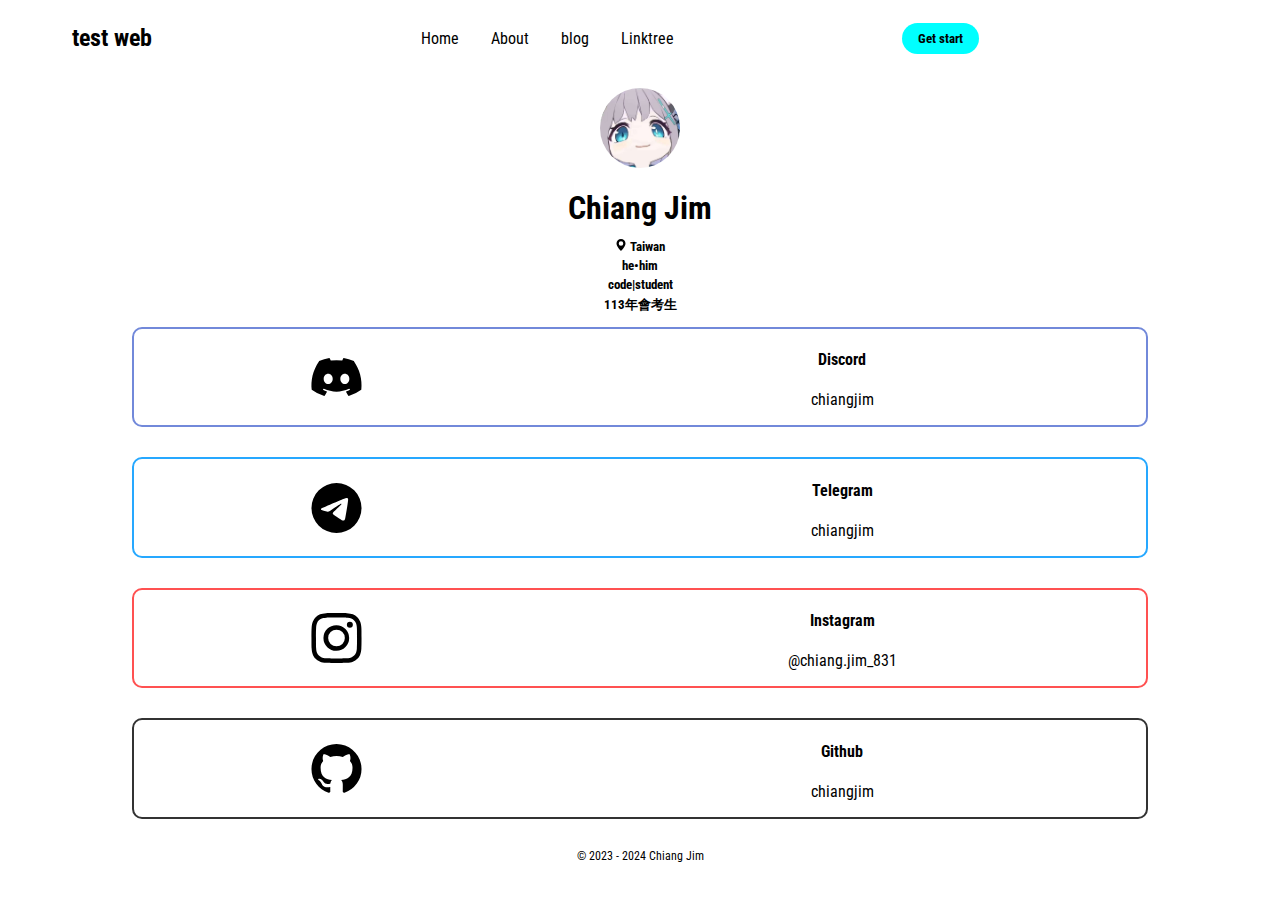
==== linktree.html @ 7ef834ad "Add more screens and navigation bars" ====
<!DOCTYPE html>
<html lang="zh-Hant-TW">
    <head>
        <meta charset="utf-8">
        <meta name="viewport" content="width=device-width, initial-scale=1">
        <meta name="author" content="Chiang Jim">
        <meta name="keywords" content="Chiang Jim, Linktree">
        <meta property="og:title" content="Chiang Jim's Linktree">
        <meta name="og:description" content="Just a Linktree Web">
        <meta property="og:image" content="https://cdn.discordapp.com/avatars/627475236379557888/da6910cf0487740dc48dcf56c5064a41.png?size=2048&quality=lossless">
        <meta property="og:image:width" content="250">
        <meta property="og:image:height" content="250">
        <meta name="theme-color" content="#0080FF">
        <meta property="og:title" content="Chiang Jim's Linktree">
        <meta name="copyright" content="Chiang Jim">
        <link rel="icon" href="./static/img/avatar.jpg" type="image/jpeg">
        <title>Chiang Jim's Linktree</title>
        <link rel="preconnect" href="https://fonts.googleapis.com">
<link rel="preconnect" href="https://fonts.gstatic.com" crossorigin>
<link href="https://fonts.googleapis.com/css2?family=Roboto+Condensed:wght@100&display=swap" rel="stylesheet">
        <link rel="stylesheet" href="./static/style.css">
      <link rel="stylesheet" href="https://cdnjs.cloudflare.com/ajax/libs/font-awesome/6.5.1/css/all.min.css" integrity="sha512-DTOQO9RWCH3ppGqcWaEA1BIZOC6xxalwEsw9c2QQeAIftl+Vegovlnee1c9QX4TctnWMn13TZye+giMm8e2LwA==" crossorigin="anonymous" referrerpolicy="no-referrer" />
    </head>
    <body id="Linktree">
        <div class="nav">
        <div id=avatarandname>
            <img id="avatar" src="./static/img/avatar.jpg" alt="Chiang Jim's avatar">
            <h1>Chiang Jim</h1>
        </div>

        <div id="card">
            <div id="location">
                <img src="./static/img/icon/location.svg"/>
                <span>Taiwan</span>
            </div>
            <div id="pronoun">
                <p>he•him</p>
                </div>
            <div id="identity">
                <p>code|student</p>
            </div>
            <div id="remark">
                <p>113年會考生</p>
            </div>
        </div>

        <a href="https://discord.com/users/627475236379557888" target="_blank">
        <div class="card" id="discord-box">
            <img src="./static/img/icon/discord.svg">
            <div>
                <h4>Discord</h4>
                <p>chiangjim</p>
            </div>
        </div>
        </a>

        <a href="https://t.me/chiangjim" target="_blank">
        <div class="card" id="telegram-box">
            <img src="./static/img/icon/telegram.svg">
            <div>
                <h4>Telegram</h4>
                <p>chiangjim</p>
            </div>
        </div>
        </a>

        <a href="https://www.instagram.com/chiang.jim_831?igsh=Ym45dGF2M2g0aTIx" target="_blank">
        <div class="card" id="instagram-box">
            <img src="./static/img/icon/instagram.svg">
            <div>
                <h4>Instagram</h4>
                <p>@chiang.jim_831</p>
            </div>
        </div>
        </a>

        <a href="https://github.com/chiangjim" target="_blank">
        <div class="card" id="github-box">
            <img src="./static/img/icon/github.svg">
            <div>
                <h4>Github</h4>
                <p>chiangjim</p>
            </div>
        </div>
        </a>

        <footer class="copy">
            未載入JavaScript
        </footer>
        <script src="./static/script.js"></script>

    </body>
</html>
---- static/style.css ----
body {
    font-family: 'Roboto Condensed', sans-serif;
}

html {
  height: 100%;
  width: 100%;
}

nav {
  position: relative;
  padding: 0 2rem;
}

.navbar{
  width:100%;
  height:60px;
  max-width:1200px;
  margin: 0 auto;
  display: flex;
  align-items: center;
  justify-content: space-between;
}

.navbar .logo a {
  font-size: 1.5rem;
  font-weight: bold;
}

.navbar .links {
  display: flex;
  gap: 2rem;
}

.navbar .toggle_btn {
  color: black;
  font-size: 1.5rem;
  cursor: pointer;
  display: none;
}

nav li {
  list-style:none;
}

nav a {
  text-decoration: none;
  color: #000000;
  font-size: 1rem;
}

nav a:hover {
  color: cyan
}

.action_btn{
  background-color: cyan;
  color: #fff;
  padding: 0.5rem 1rem;
  border: none;
  outline: none;
  border-radius: 20px;
  font-size: 0.8rem;
  font-weight: bold;
  cursor: pointer;
  transition: scale 0.2 ease;
}

.action_btn:hover{
  background-color: #fff;
  color: cyan;
  scale: 1.05;
}

.action_btn:active{
  scale: 0.95;
}

.dropdown {
  position: absolute;
  right: 2rem;
  top: 60px;
  width: 300px;
  background-color: #ebebeb;
  backdrop-filter: blur(15px);
  border-radius: 10px;
  overflow: hidden;
  display: none;
  height: 0px;
  transition: height 0.2s cubic-bezier(0.75, 0.885, 0.32, 1.275);
}

.dropdown li {
  padding: 0.7rem;
  display: flex;
  align-items: center;
  justify-content: center;
}

.dropdown .action_btn {
  width: 100%;
  display: flex;
  justify-content: center;
}

.dropdown.open{
  height: 240px;
}

@media (max-width: 992px) {
  .navbar .links,
  .navbar .action_btn {
    display:none;
  }
  .navbar .toggle_btn {
    display: block;
  }
  .dropdown {
    display: block;
  }
}

footer {
    display: flex;
    flex-direction: row;
    justify-content: center;
    margin-top:auto;
    font-size:12px;
}

a:hover, a:visited, a:link, a:active, a:focus {
  text-decoration: none;
  color:black;
  outline:none;
}

a:hover {
  opacity: 0.6;
}

#avatarandname{
    display: flex;
    flex-direction: column;
    align-items: center;
    justify-content: center;
    margin-bottom: -10px;
    margin-top: 20px;
}

#avatarandname img {
    width: 80px;
    height: 80px;
    border-radius: 100%;
    margin-bottom: 0px;
}

#location img{
    width: 12px;
    height: 12px;
  }

#location, #pronoun, #identity, #remark {
  font-size: 13px;
  text-align: center;
  margin-bottom: -9px;
  font-weight: bold;
}

#remark {
  margin-bottom: 0px;
}

#telegram-box {
  border: 2px solid #26a8ff;
}

#telegram-box:active {
  background-color: #26a8ff;
  color: white;
}

#instagram-box{
  border: 2px solid #FF5151;
}

#instagram-box img{
    padding-right: -10px;
}

#instagram-box:active {
  background-color: #FF5151;
  color: white;
}

#github-box {
  border: 2px solid #333333;
}

#github-box:active {
  background-color: #333333;
  color: white;
}

#discord-box {
  border: 2px solid #7289DA;
}

#discord-box:active {
  background-color: #7289DA;
  color: white;
}

.card {
    display: flex;
    flex-direction: row;
    align-items: center;
    border-radius: 10px;
    margin-bottom: 30px;
    width: 80%;
    margin-left: auto;
    margin-right: auto;
    text-align: center;
}

.card img {
    width: 50px;
    height: 50px;
    flex:2;
}

.card div {
    flex:3;
}
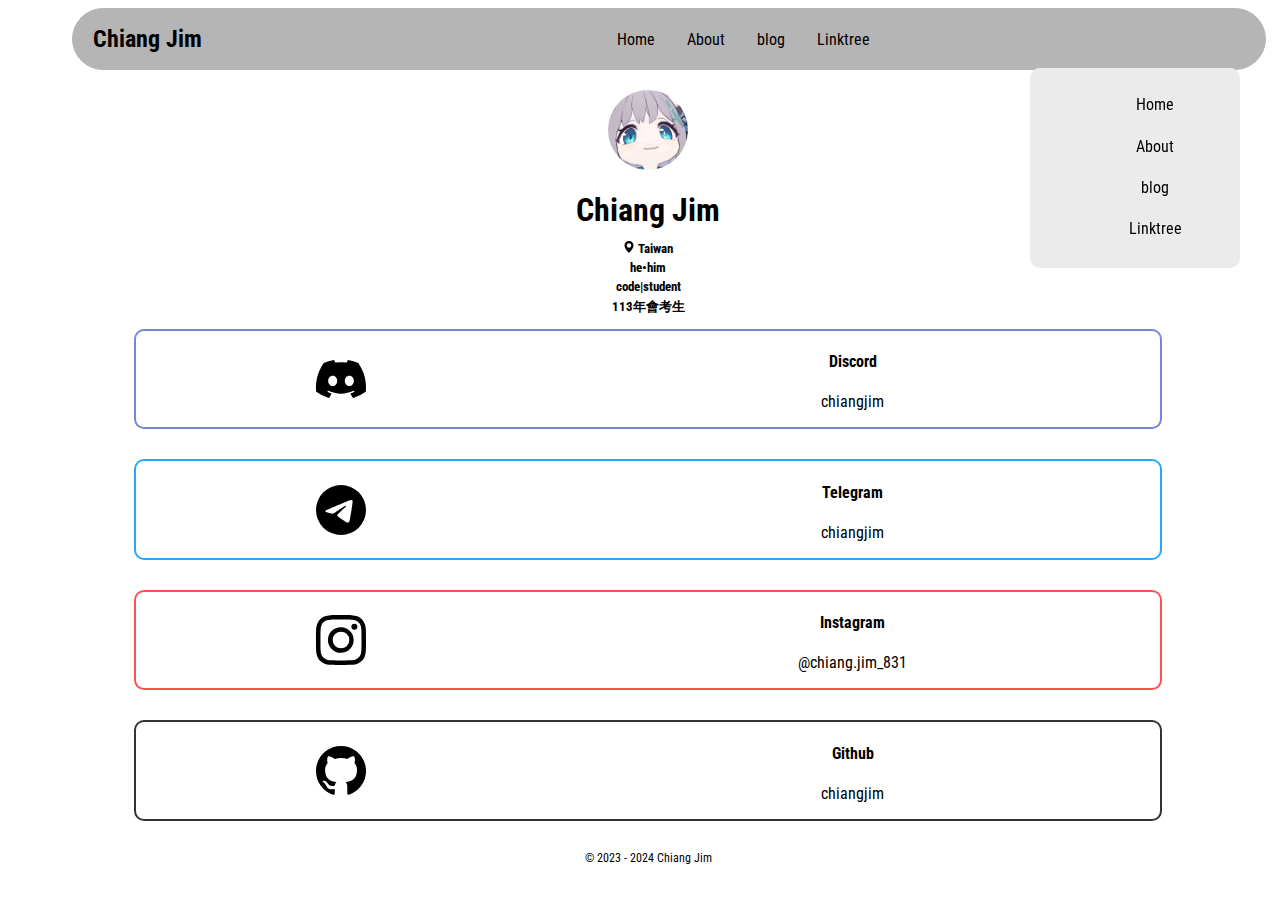
==== commit 74201306: "Removed some stuff, made the program tidier, and fixed some bugs" ====
--- a/linktree.html
+++ b/linktree.html
@@ -1,93 +1,198 @@
 <!DOCTYPE html>
 <html lang="zh-Hant-TW">
     <head>
-        <meta charset="utf-8">
-        <meta name="viewport" content="width=device-width, initial-scale=1">
-        <meta name="author" content="Chiang Jim">
-        <meta name="keywords" content="Chiang Jim, Linktree">
-        <meta property="og:title" content="Chiang Jim's Linktree">
-        <meta name="og:description" content="Just a Linktree Web">
-        <meta property="og:image" content="https://cdn.discordapp.com/avatars/627475236379557888/da6910cf0487740dc48dcf56c5064a41.png?size=2048&quality=lossless">
-        <meta property="og:image:width" content="250">
-        <meta property="og:image:height" content="250">
-        <meta name="theme-color" content="#0080FF">
-        <meta property="og:title" content="Chiang Jim's Linktree">
-        <meta name="copyright" content="Chiang Jim">
-        <link rel="icon" href="./static/img/avatar.jpg" type="image/jpeg">
-        <title>Chiang Jim's Linktree</title>
-        <link rel="preconnect" href="https://fonts.googleapis.com">
-<link rel="preconnect" href="https://fonts.gstatic.com" crossorigin>
-<link href="https://fonts.googleapis.com/css2?family=Roboto+Condensed:wght@100&display=swap" rel="stylesheet">
-        <link rel="stylesheet" href="./static/style.css">
+      <meta charset="utf-8">
+      <meta name="viewport" content="width=device-width, initial-scale=1">
+      <meta name="author" content="Chiang Jim">
+      <meta name="keywords" content="Chiang Jim, Linktree">
+      <meta property="og:title" content="Chiang Jim's Linktree">
+      <meta name="og:description" content="Just a Linktree Web">
+      <meta property="og:image" content="https://cdn.discordapp.com/avatars/627475236379557888/da6910cf0487740dc48dcf56c5064a41.png?size=2048&quality=lossless">
+      <meta property="og:image:width" content="250">
+      <meta property="og:image:height" content="250">
+      <meta name="theme-color" content="#0080FF">
+      <meta property="og:title" content="Chiang Jim's Linktree">
+      <meta name="copyright" content="Chiang Jim">
+      <link rel="icon" href="./static/img/avatar.jpg" type="image/jpeg">
+      <title>Chiang Jim's Linktree</title>
+      <link rel="preconnect" href="https://fonts.googleapis.com">
+      <link rel="preconnect" href="https://fonts.gstatic.com" crossorigin>
+      <link href="https://fonts.googleapis.com/css2?family=Roboto+Condensed:wght@100&display=swap" rel="stylesheet">
+      <link rel="stylesheet" href="./static/style.css">
       <link rel="stylesheet" href="https://cdnjs.cloudflare.com/ajax/libs/font-awesome/6.5.1/css/all.min.css" integrity="sha512-DTOQO9RWCH3ppGqcWaEA1BIZOC6xxalwEsw9c2QQeAIftl+Vegovlnee1c9QX4TctnWMn13TZye+giMm8e2LwA==" crossorigin="anonymous" referrerpolicy="no-referrer" />
     </head>
     <body id="Linktree">
-        <div class="nav">
-        <div id=avatarandname>
-            <img id="avatar" src="./static/img/avatar.jpg" alt="Chiang Jim's avatar">
-            <h1>Chiang Jim</h1>
+      <div class="nav">
+      <div id=avatarandname>
+        <img id="avatar" src="./static/img/avatar.jpg" alt="Chiang Jim's avatar">
+        <h1>Chiang Jim</h1>
+      </div>
+
+      <div id="card">
+        <div id="location">
+          <img src="./static/img/icon/location.svg"/>
+          <span>Taiwan</span>
         </div>
+        <div id="pronoun">
+          <p>he•him</p>
+          </div>
+        <div id="identity">
+          <p>code|student</p>
+        </div>
+        <div id="remark">
+          <p>113年會考生</p>
+        </div>
+      </div>
 
-        <div id="card">
-            <div id="location">
-                <img src="./static/img/icon/location.svg"/>
-                <span>Taiwan</span>
-            </div>
-            <div id="pronoun">
-                <p>he•him</p>
-                </div>
-            <div id="identity">
-                <p>code|student</p>
-            </div>
-            <div id="remark">
-                <p>113年會考生</p>
-            </div>
+      <a href="https://discord.com/users/627475236379557888" target="_blank">
+        <div class="card" id="discord-box">
+          <img src="./static/img/icon/discord.svg">
+          <div>
+            <h4>Discord</h4>
+            <p>chiangjim</p>
+          </div>
         </div>
+      </a>
 
-        <a href="https://discord.com/users/627475236379557888" target="_blank">
-        <div class="card" id="discord-box">
-            <img src="./static/img/icon/discord.svg">
-            <div>
-                <h4>Discord</h4>
-                <p>chiangjim</p>
-            </div>
+      <a href="https://t.me/chiangjim" target="_blank">
+        <div class="card" id="telegram-box">
+          <img src="./static/img/icon/telegram.svg">
+          <div>
+            <h4>Telegram</h4>
+            <p>chiangjim</p>
+          </div>
         </div>
-        </a>
+      </a>
 
-        <a href="https://t.me/chiangjim" target="_blank">
-        <div class="card" id="telegram-box">
-            <img src="./static/img/icon/telegram.svg">
-            <div>
-                <h4>Telegram</h4>
-                <p>chiangjim</p>
-            </div>
+      <a href="https://www.instagram.com/chiang.jim_831?igsh=Ym45dGF2M2g0aTIx" target="_blank">
+        <div class="card" id="instagram-box">
+          <img src="./static/img/icon/instagram.svg">
+          <div>
+            <h4>Instagram</h4>
+            <p>@chiang.jim_831</p>
+          </div>
         </div>
-        </a>
+      </a>
 
-        <a href="https://www.instagram.com/chiang.jim_831?igsh=Ym45dGF2M2g0aTIx" target="_blank">
-        <div class="card" id="instagram-box">
-            <img src="./static/img/icon/instagram.svg">
-            <div>
-                <h4>Instagram</h4>
-                <p>@chiang.jim_831</p>
-            </div>
+      <a href="https://github.com/chiangjim" target="_blank">
+        <div class="card" id="github-box">
+          <img src="./static/img/icon/github.svg">
+          <div>
+            <h4>Github</h4>
+            <p>chiangjim</p>
+          </div>
         </div>
-        </a>
+      </a>
 
-        <a href="https://github.com/chiangjim" target="_blank">
-        <div class="card" id="github-box">
-            <img src="./static/img/icon/github.svg">
-            <div>
-                <h4>Github</h4>
-                <p>chiangjim</p>
-            </div>
-        </div>
-        </a>
+      <footer class="copy"></footer>
 
-        <footer class="copy">
-            未載入JavaScript
-        </footer>
-        <script src="./static/script.js"></script>
+<style>
+  a:hover, a:visited, a:link, a:active, a:focus {
+    text-decoration: none;
+    color:black;
+    outline:none;
+  }
+
+  a:hover {
+    opacity: 0.6;
+  }
+
+  #avatarandname{
+    display: flex;
+    flex-direction: column;
+    align-items: center;
+    justify-content: center;
+    margin-bottom: -10px;
+    margin-top: 20px;
+  }
+  
+  #avatarandname img {
+    width: 80px;
+    height: 80px;
+    border-radius: 100%;
+    margin-bottom: 0px;
+  }
+  
+  #location img{
+    width: 12px;
+    height: 12px;
+  }
+  
+  #location, #pronoun, #identity, #remark {
+    font-size: 13px;
+    text-align: center;
+    margin-bottom: -9px;
+    font-weight: bold;
+  }
+  
+  #remark {
+    margin-bottom: 0px;
+  }
+  
+  #telegram-box {
+    border: 2px solid #26a8ff;
+  }
+  
+  #telegram-box:active {
+    background-color: #26a8ff;
+    color: white;
+  }
+  
+  #instagram-box{
+    border: 2px solid #FF5151;
+  }
+  
+  #instagram-box img{
+    padding-right: -10px;
+  }
+  
+  #instagram-box:active {
+    background-color: #FF5151;
+    color: white;
+  }
+  
+  #github-box {
+    border: 2px solid #333333;
+  }
+  
+  #github-box:active {
+    background-color: #333333;
+    color: white;
+  }
+  
+  #discord-box {
+    border: 2px solid #7289DA;
+  }
+  
+  #discord-box:active {
+    background-color: #7289DA;
+    color: white;
+  }
+
+  .card {
+    display: flex;
+    flex-direction: row;
+    align-items: center;
+    border-radius: 10px;
+    margin-bottom: 30px;
+    width: 80%;
+    margin-left: auto;
+    margin-right: auto;
+    text-align: center;
+  }
+
+  .card img {
+    width: 50px;
+    height: 50px;
+    flex:2;
+  }
+
+  .card div {
+    flex:3;
+  }
+</style>
+
+<script src="./static/script.js"></script>
 
     </body>
 </html>--- a/static/style.css
+++ b/static/style.css
@@ -1,12 +1,10 @@
 body {
-    font-family: 'Roboto Condensed', sans-serif;
+  height: 100%;
+  width: 100%;
+  font-family: 'Roboto Condensed', sans-serif;
 }
 
-html {
-  height: 100%;
-  width: 100%;
-}
-
+/* nav */
 nav {
   position: relative;
   padding: 0 2rem;
@@ -17,9 +15,13 @@
   height:60px;
   max-width:1200px;
   margin: 0 auto;
+  padding: 0 20px;
   display: flex;
   align-items: center;
   justify-content: space-between;
+  border: 1px solid #b5b5b5;
+  border-radius: 3rem;
+  background: #b5b5b5
 }
 
 .navbar .logo a {
@@ -53,38 +55,15 @@
   color: cyan
 }
 
-.action_btn{
-  background-color: cyan;
-  color: #fff;
-  padding: 0.5rem 1rem;
-  border: none;
-  outline: none;
-  border-radius: 20px;
-  font-size: 0.8rem;
-  font-weight: bold;
-  cursor: pointer;
-  transition: scale 0.2 ease;
-}
-
-.action_btn:hover{
-  background-color: #fff;
-  color: cyan;
-  scale: 1.05;
-}
-
-.action_btn:active{
-  scale: 0.95;
-}
-
 .dropdown {
   position: absolute;
-  right: 2rem;
+  right: 1rem;
   top: 60px;
-  width: 300px;
+  width: 210px;
   background-color: #ebebeb;
   backdrop-filter: blur(15px);
   border-radius: 10px;
-  overflow: hidden;
+  overflow: auto;
   display: none;
   height: 0px;
   transition: height 0.2s cubic-bezier(0.75, 0.885, 0.32, 1.275);
@@ -95,21 +74,20 @@
   display: flex;
   align-items: center;
   justify-content: center;
+  width: 100px;
 }
 
-.dropdown .action_btn {
-  width: 100%;
+.dropdown {
   display: flex;
   justify-content: center;
 }
 
 .dropdown.open{
-  height: 240px;
+  height: 200px;
 }
 
 @media (max-width: 992px) {
-  .navbar .links,
-  .navbar .action_btn {
+  .navbar .links{
     display:none;
   }
   .navbar .toggle_btn {
@@ -120,114 +98,11 @@
   }
 }
 
+/*footer*/
 footer {
     display: flex;
     flex-direction: row;
     justify-content: center;
     margin-top:auto;
     font-size:12px;
-}
-
-a:hover, a:visited, a:link, a:active, a:focus {
-  text-decoration: none;
-  color:black;
-  outline:none;
-}
-
-a:hover {
-  opacity: 0.6;
-}
-
-#avatarandname{
-    display: flex;
-    flex-direction: column;
-    align-items: center;
-    justify-content: center;
-    margin-bottom: -10px;
-    margin-top: 20px;
-}
-
-#avatarandname img {
-    width: 80px;
-    height: 80px;
-    border-radius: 100%;
-    margin-bottom: 0px;
-}
-
-#location img{
-    width: 12px;
-    height: 12px;
-  }
-
-#location, #pronoun, #identity, #remark {
-  font-size: 13px;
-  text-align: center;
-  margin-bottom: -9px;
-  font-weight: bold;
-}
-
-#remark {
-  margin-bottom: 0px;
-}
-
-#telegram-box {
-  border: 2px solid #26a8ff;
-}
-
-#telegram-box:active {
-  background-color: #26a8ff;
-  color: white;
-}
-
-#instagram-box{
-  border: 2px solid #FF5151;
-}
-
-#instagram-box img{
-    padding-right: -10px;
-}
-
-#instagram-box:active {
-  background-color: #FF5151;
-  color: white;
-}
-
-#github-box {
-  border: 2px solid #333333;
-}
-
-#github-box:active {
-  background-color: #333333;
-  color: white;
-}
-
-#discord-box {
-  border: 2px solid #7289DA;
-}
-
-#discord-box:active {
-  background-color: #7289DA;
-  color: white;
-}
-
-.card {
-    display: flex;
-    flex-direction: row;
-    align-items: center;
-    border-radius: 10px;
-    margin-bottom: 30px;
-    width: 80%;
-    margin-left: auto;
-    margin-right: auto;
-    text-align: center;
-}
-
-.card img {
-    width: 50px;
-    height: 50px;
-    flex:2;
-}
-
-.card div {
-    flex:3;
 }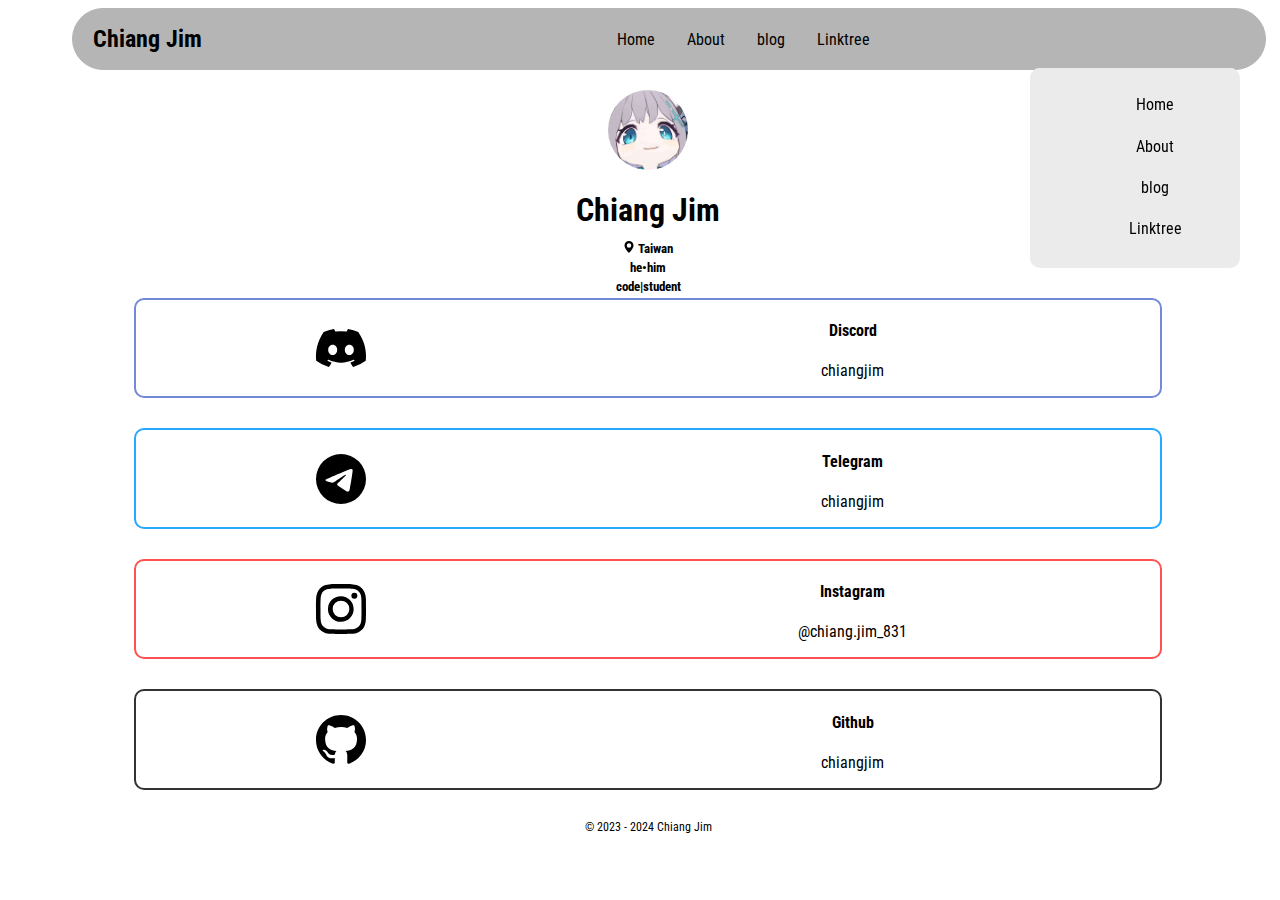
==== commit ad578669: "Update linktree.html" ====
--- a/linktree.html
+++ b/linktree.html
@@ -39,9 +39,7 @@
         <div id="identity">
           <p>code|student</p>
         </div>
-        <div id="remark">
-          <p>113年會考生</p>
-        </div>
+        
       </div>
 
       <a href="https://discord.com/users/627475236379557888" target="_blank">
@@ -64,7 +62,7 @@
         </div>
       </a>
 
-      <a href="https://www.instagram.com/chiang.jim_831?igsh=Ym45dGF2M2g0aTIx" target="_blank">
+      <a href="https://www.instagram.com/chiangjimcodesonamobilephone" target="_blank">
         <div class="card" id="instagram-box">
           <img src="./static/img/icon/instagram.svg">
           <div>
